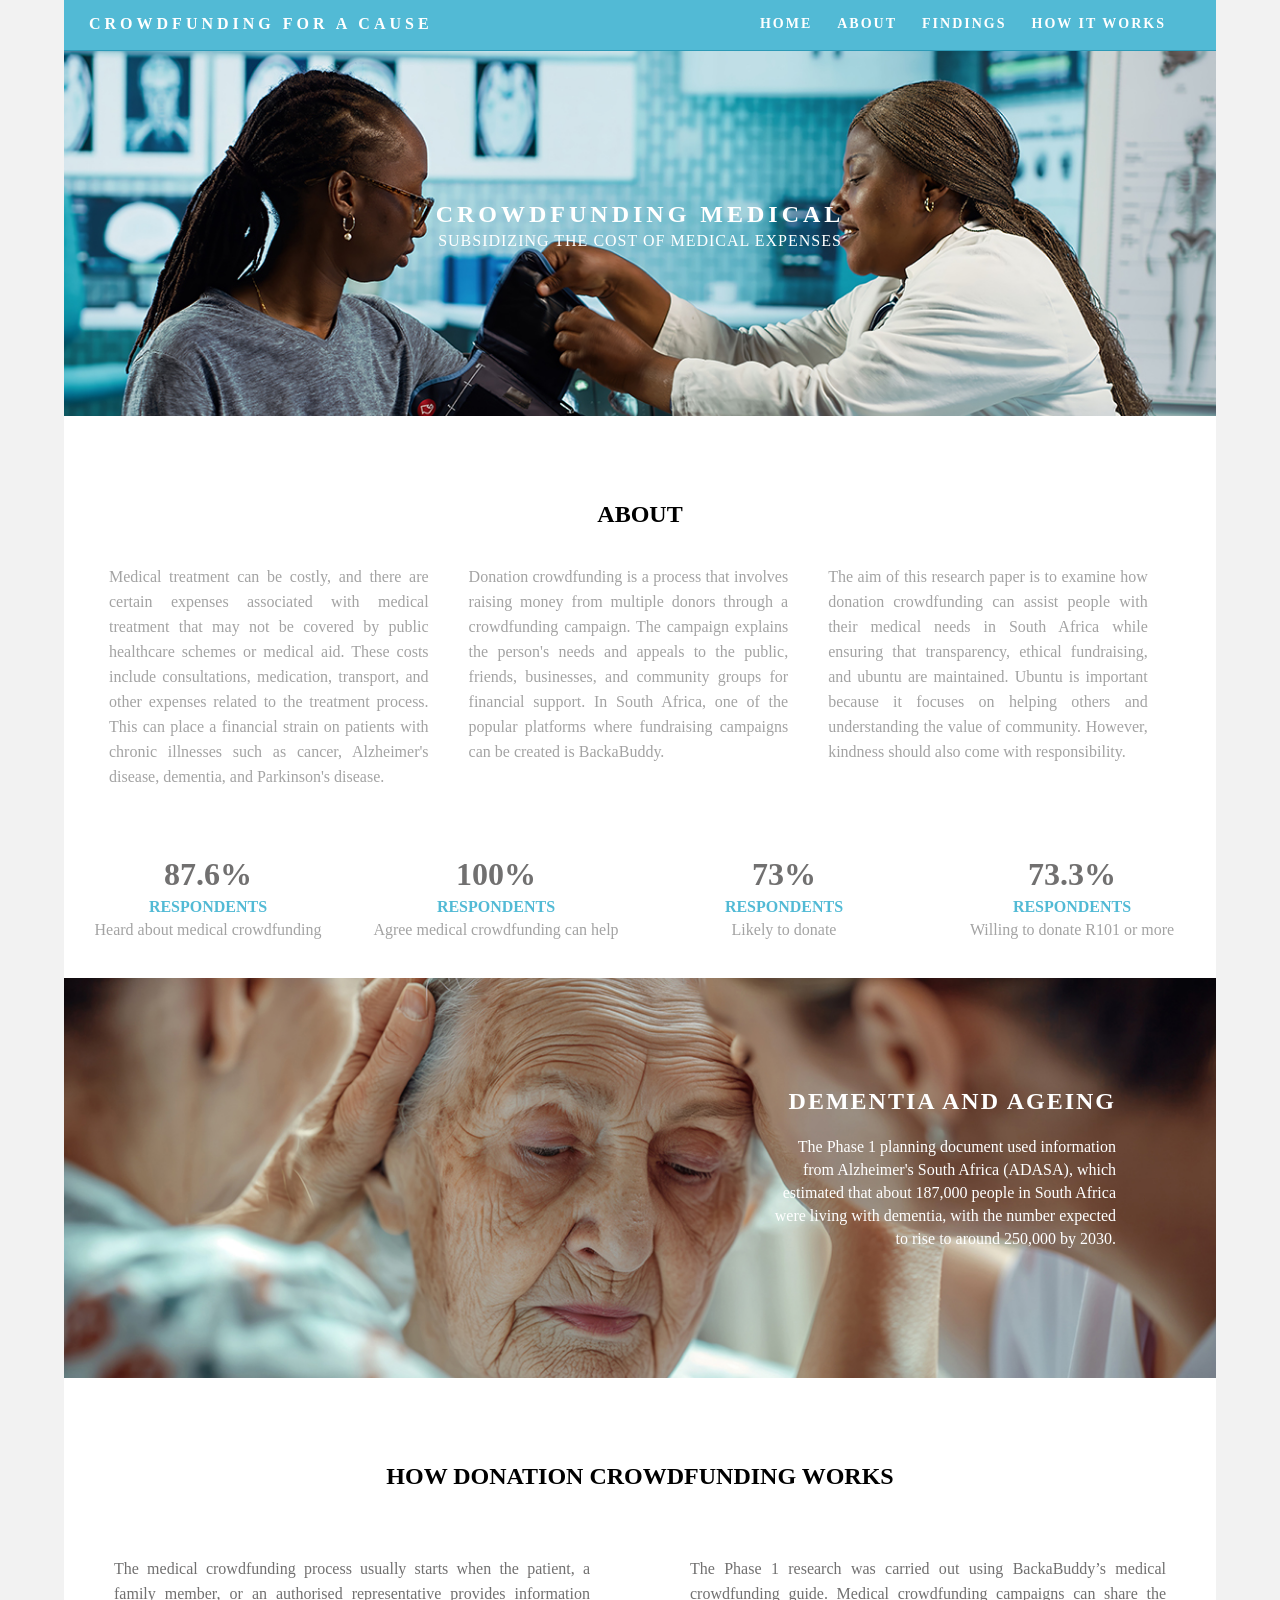
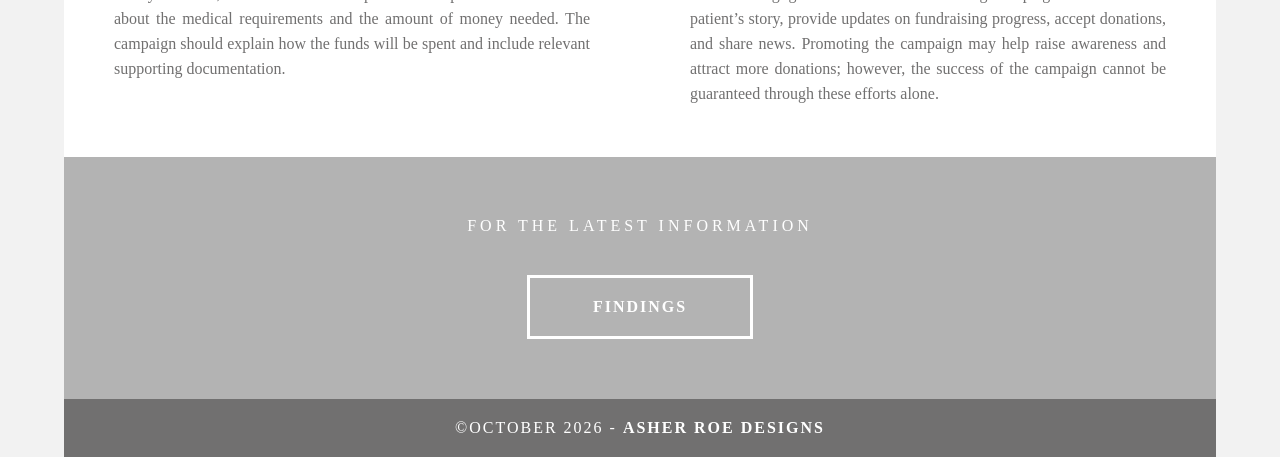
==== index.html @ 7f0b1287 "Add files via upload" ====
<!doctype html>
<html lang="en-US">
<head>
<meta charset="UTF-8">
<meta http-equiv="X-UA-Compatible" content="IE=edge">
<meta name="viewport" content="width=device-width, initial-scale=1">
<title>Crowdfunding For A Cause</title>
<link href="css/singlePageTemplate.css" rel="stylesheet" type="text/css">
<link href="../style.css" rel="stylesheet" type="text/css">
<!--The following script tag downloads a font from the Adobe Edge Web Fonts server for use within the web page. We recommend that you do not modify it.-->
<script>var __adobewebfontsappname__="dreamweaver"</script>
<script src="http://use.edgefonts.net/source-sans-pro:n2:default.js" type="text/javascript"></script>
<!-- HTML5 shim and Respond.js for IE8 support of HTML5 elements and media queries -->
<!-- WARNING: Respond.js doesn't work if you view the page via file:// -->
<!--[if lt IE 9]>
      <script src="https://oss.maxcdn.com/html5shiv/3.7.2/html5shiv.min.js"></script>
      <script src="https://oss.maxcdn.com/respond/1.4.2/respond.min.js"></script>
    <![endif]-->
</head>
<body>
<!-- Main Container -->
<div class="container"> 
  <!-- Navigation -->
  <header> <a href="">
    <h4 class="logo">CROWDFUNDING FOR A CAUSE</h4>
    </a>
    <nav>
      <ul>
        <li><a href="#hero">HOME</a></li>
        <li><a href="#about">ABOUT</a></li>
		 <li><a href="https://1drv.ms/u/c/008451605731a8a4/IQBk4zLqX_uHSIhnxl2UqACIARLDHW8VPuscWipGWItoc30?e=WWzs5b">FINDINGS</a></li>
        <li> <a href="#how">HOW IT WORKS</a></li>
      </ul>
    </nav>
  </header>
  <!-- Hero Section -->
  <section class="hero" id="hero">
    <h2 class="hero_header">CROWDFUNDING MEDICAL</h2>
    <p class="tagline">Subsidizing the cost of medical expenses </p>
  </section>
  <!-- About Section -->
  <section class="about" id="about">
    <h2 style="text-align: center; padding-top: 30px;">ABOUT</h2>
    <p class="text_column">Medical treatment can be costly, and there are certain expenses associated with medical treatment that may not be covered by public healthcare schemes or medical aid. These costs include consultations, medication, transport, and other expenses related to the treatment process. This can place a financial strain on patients with chronic illnesses such as cancer, Alzheimer's disease, dementia, and Parkinson's disease. </p>
    <p class="text_column">Donation crowdfunding is a process that involves raising money from multiple donors through a crowdfunding campaign. The campaign explains the person's needs and appeals to the public, friends, businesses, and community groups for financial support. In South Africa, one of the popular platforms where fundraising campaigns can be created is BackaBuddy. </p>
    <p class="text_column">The aim of this research paper is to examine how donation crowdfunding can assist people with their medical needs in South Africa while ensuring that transparency, ethical fundraising, and ubuntu are maintained. Ubuntu is important because it focuses on helping others and understanding the value of community. However, kindness should also come with responsibility. </p>
  </section>
  <!-- Stats Gallery Section -->
  <div class="gallery">
    <div class="thumbnail">
      <h1 class="stats">87.6%</h1>
      <h4>RESPONDENTS</h4>
      <p>Heard about medical crowdfunding</p>
    </div>
    <div class="thumbnail">
      <h1 class="stats">100%</h1>
      <h4>RESPONDENTS</h4>
      <p>Agree medical crowdfunding can help</p>
    </div>
    <div class="thumbnail">
      <h1 class="stats">73%</h1>
      <h4>RESPONDENTS</h4>
      <p>Likely to donate </p>
    </div>
    <div class="thumbnail">
      <h1 class="stats">73.3%</h1>
      <h4>RESPONDENTS</h4>
      <p>Willing to donate R101 or more</p>
    </div>
  </div>
  <!-- Parallax Section -->
  <section class="banner">
    <h2 class="parallax">DEMENTIA AND AGEING</h2>
    <p class="parallax_description">The Phase 1 planning document used information from Alzheimer's South Africa (ADASA), which estimated that about 187,000 people in South Africa were living with dementia, with the number expected to rise to around 250,000 by 2030.</p>
  </section>
  <!-- More Info Section -->
  <footer>
	<h2 style="text-align: center; padding-top: 30px;">HOW DONATION CROWDFUNDING WORKS</h2>
    <article class="footer_column">
      <p>The medical crowdfunding process usually starts when the patient, a family member, or an authorised representative provides information about the medical requirements and the amount of money needed. The campaign should explain how the funds will be spent and include relevant supporting documentation.</p>
    </article>
    <article class="footer_column">
      <p>The Phase 1 research was carried out using BackaBuddy’s medical crowdfunding guide. Medical crowdfunding campaigns can share the patient’s story, provide updates on fundraising progress, accept donations, and share news. Promoting the campaign may help raise awareness and attract more donations; however, the success of the campaign cannot be guaranteed through these efforts alone.

 </p>
    </article>
  </footer>
  <!-- Footer Section -->
  <section class="footer_banner" id="how">
    <h2 class="hidden">Footer Banner Section </h2>
    <p class="hero_header">FOR THE LATEST INFORMATION</p>
    <div class="button">FINDINGS</div>
  </section>
  <!-- Copyrights Section -->
  <div class="copyright">&copy;OCTOBER 2026 - <strong>Asher Roe Designs</strong></div>
</div>
<!-- Main Container Ends -->
</body>
</html>
---- css/singlePageTemplate.css ----
@charset "UTF-8";
/* Body */
body {
	font-family: source-sans-pro;
	background-color: #f2f2f2;
	margin-top: 0px;
	margin-right: 0px;
	margin-bottom: 0px;
	margin-left: 0px;
	font-style: normal;
	font-weight: 200;
}
/* Container */
.container {
	width: 90%;
	margin-left: auto;
	margin-right: auto;
	height: 1000px;
	background-color: #FFFFFF;
}
/* Navigation */
header {
	width: 100%;
	height: 5%;
	background-color: #52bad5;
	border-bottom: 1px solid #2C9AB7;
}
.logo {
	color: #fff;
	font-weight: bold;
	text-align: undefined;
	width: 30%;
	float: left;
	margin-top: 15px;
	margin-left: 25px;
	letter-spacing: 4px;
}
nav {
	float: right;
	width: 50%;
	text-align: right;
	margin-right: 25px;
}
header nav ul {
	list-style: none;
	float: right;
}
nav ul li {
	float: left;
	color: #FFFFFF;
	font-size: 14px;
	text-align: left;
	margin-right: 25px;
	letter-spacing: 2px;
	font-weight: bold;
	transition: all 0.3s linear;
}
ul li a {
	color: #FFFFFF;
	text-decoration: none;
}
ul li:hover a {
	color: #2C9AB7;
}
.hero_header {
	color: #FFFFFF;
	text-align: center;
	margin-top: 0px;
	margin-right: 0px;
	margin-bottom: 0px;
	margin-left: 0px;
	letter-spacing: 4px;
}
/* Hero Section */
.hero {
	background-color: #B3B3B3;
	padding-top: 150px;
	padding-bottom: 150px;
	background-image: url(../images/medical-practitioner.jpg);
	background-position: center;
	background-repeat: no-repeat;
	background-size: cover;
}
.light {
	font-weight: bold;
	color: #717070;
}
.tagline {
	text-align: center;
	color: #FFFFFF;
	margin-top: 4px;
	font-weight: lighter;
	text-transform: uppercase;
	letter-spacing: 1px;
}
/* About Section */
.text_column {
	width: 29%;
	text-align: justify;
	font-weight: lighter;
	line-height: 25px;
	float: left;
	padding-left: 20px;
	padding-right: 20px;
	color: #A3A3A3;
}
.about {
	padding-left: 25px;
	padding-right: 25px;
	padding-top: 35px;
	display:inline-block;
	background-color: #FFFFFF;
	margin-top: 0px;
}

.illnesses {
	padding-left: 25px;
	padding-right: 25px;
	padding-top: 35px;
	display:flex;
	background-color: #FFFFFF;
	margin-top: 0px;
}

/* Stats Gallery */
.stats {
	color: #717070;
	margin-bottom: 5px;
}
.gallery {
	clear: both;
	display: inline-block;
	width: 100%;
	background-color: #FFFFFF;
	/* [disabled]min-width: 400px;
*/
	padding-bottom: 35px;
	padding-top: 0px;
	margin-top: -5px;
	margin-bottom: 0px;
}
.thumbnail {
	width: 25%;
	text-align: center;
	float: left;
	margin-top: 35px;
}
.gallery .thumbnail h4 {
	margin-top: 5px;
	margin-right: 5px;
	margin-bottom: 5px;
	margin-left: 5px;
	color: #52BAD5;
}
.gallery .thumbnail p {
	margin-top: 0px;
	margin-right: 0px;
	margin-bottom: 0px;
	margin-left: 0px;
	color: #A3A3A3;
}
/* Parallax Section */
.banner {
	background-color: #2D9AB7;
	background-image: url("../images/dementia.jpg");
	height: 400px;
	background-size: cover;
	background-repeat: no-repeat;
	background-position: center
}
.parallax {
	color: #FFFFFF;
	text-align: right;
	padding-right: 100px;
	padding-top: 110px;
	letter-spacing: 2px;
	margin-top: 0px;
}
.parallax_description {
	color: #FFFFFF;
	text-align: right;
	padding-right: 100px;
	width: 30%;
	float: right;
	font-weight: lighter;
	line-height: 23px;
	margin-top: 0px;
	margin-right: 0px;
	margin-bottom: 0px;
	margin-left: 0px;
}
/* More info */
footer {
	background-color: #FFFFFF;
	padding-bottom: 35px;
	padding-top: 35px;
}
.footer_column {
	width: 50%;
	text-align: center;
	padding-top: 30px;
	float: left;
}
footer .footer_column h3 {
	color: #B3B3B3;
	text-align: center;
}
footer .footer_column p {
	color: #717070;
	background-color: #FFFFFF;
}
.cards {
	width: 100%;
	height: auto;
	max-width: 400px;
	max-height: 200px;
}
footer .footer_column p {
	padding-left: 30px;
	padding-right: 30px;
	text-align: justify;
	line-height: 25px;
	font-weight: lighter;
	margin-left: 20px;
	margin-right: 20px;
}
.button {
	width: 200px;
	margin-top: 40px;
	margin-right: auto;
	margin-bottom: auto;
	margin-left: auto;
	padding-top: 20px;
	padding-right: 10px;
	padding-bottom: 20px;
	padding-left: 10px;
	text-align: center;
	vertical-align: middle;
	border-radius: 0px;
	text-transform: uppercase;
	font-weight: bold;
	letter-spacing: 2px;
	border: 3px solid #FFFFFF;
	color: #FFFFFF;
	transition: all 0.3s linear;
}
.button:hover {
	background-color: #FEFEFE;
	color: #C4C4C4;
	cursor: pointer;
}
.copyright {
	text-align: center;
	padding-top: 20px;
	padding-bottom: 20px;
	background-color: #717070;
	color: #FFFFFF;
	text-transform: uppercase;
	font-weight: lighter;
	letter-spacing: 2px;
	border-top-width: 2px;
}
.footer_banner {
	background-color: #B3B3B3;
	padding-top: 60px;
	padding-bottom: 60PX;
	margin-bottom: 0px;
	background-image: url(../images/pattern.png);
	background-repeat: repeat;
}
footer {
	display: inline-block;
}
.hidden {
	display: none;
}

/* Mobile */
@media (max-width: 320px) {
.logo {
	width: 100%;
	text-align: center;
	margin-top: 13px;
	margin-right: 0px;
	margin-bottom: 0px;
	margin-left: 0px;
}
.container header nav {
	margin-top: 0px;
	margin-right: 0px;
	margin-bottom: 0px;
	margin-left: 0px;
	width: 100%;
	float: none;
	display: none;
}
header nav ul {
}
nav ul li {
	margin-top: 0px;
	margin-right: 0px;
	margin-bottom: 0px;
	margin-left: 0px;
	width: 100%;
	text-align: center;
}
.text_column {
	width: 100%;
	text-align: justify;
	padding-top: 0px;
	padding-right: 0px;
	padding-bottom: 0px;
	padding-left: 0px;
}
.thumbnail {
	width: 100%;
}
.footer_column {
	width: 100%;
	margin-top: 0px;
}
.parallax {
	text-align: center;
	margin-top: 0px;
	margin-right: 0px;
	margin-bottom: 0px;
	margin-left: 0px;
	padding-top: 40%;
	padding-right: 0px;
	padding-bottom: 0px;
	padding-left: 0px;
	width: 100%;
	font-size: 18px;
}
.parallax_description {
	padding-top: 0px;
	padding-right: 0px;
	padding-bottom: 0px;
	padding-left: 0px;
	width: 90%;
	margin-top: 25px;
	margin-right: 0px;
	margin-bottom: 0px;
	margin-left: 12px;
	float: none;
	text-align: center;
}
.banner {
	background-color: #2D9AB7;
	background-image: none;
}
.tagline {
	margin-top: 20px;
	line-height: 22px;
}
.hero_header {
	padding-left: 10px;
	padding-right: 10px;
	line-height: 22px;
	text-align: center;
}
.simple_header {
	padding-left: 10px;
	padding-right: 10px;
	line-height: 80px;
	text-align: center;
	color: black;
}
}

/* Small Tablets */
@media (min-width: 321px)and (max-width: 767px) {
.logo {
	width: 100%;
	text-align: center;
	margin-top: 13px;
	margin-right: 0px;
	margin-bottom: 0px;
	margin-left: 0px;
	color: #043745;
}
.container header nav {
	margin-top: 0px;
	margin-right: 0px;
	margin-bottom: 0px;
	margin-left: 0px;
	width: 100%;
	float: none;
	overflow: auto;
	display: inline-block;
	background: #52bad5;
}
header nav ul {
	padding: 0px;
	float: none;
}
nav ul li {
	margin-top: 0px;
	margin-right: 0px;
	margin-bottom: 0px;
	margin-left: 0px;
	width: 100%;
	text-align: center;
	padding-top: 8px;
	padding-bottom: 8px;
}
.text_column {
	width: 100%;
	text-align: left;
	padding-top: 0px;
	padding-right: 0px;
	padding-bottom: 0px;
	padding-left: 0px;
}
.thumbnail {
	width: 100%;
}
.footer_column {
	width: 100%;
	margin-top: 0px;
}
.parallax {
	text-align: center;
	margin-top: 0px;
	margin-right: 0px;
	margin-bottom: 0px;
	margin-left: 0px;
	padding-top: 40%;
	padding-right: 0px;
	padding-bottom: 0px;
	padding-left: 0px;
	width: 100%;
	font-size: 18px;
}
.parallax_description {
	padding-top: 0px;
	padding-right: 0px;
	padding-bottom: 0px;
	padding-left: 0px;
	margin-top: 30%;
	margin-right: 0px;
	margin-bottom: 0px;
	margin-left: 0px;
	float: none;
	width: 100%;
	text-align: center;
}
.thumbnail {
	width: 50%;
}
.parallax {
	margin-top: 0px;
	margin-right: 0px;
	margin-bottom: 0px;
	margin-left: 0px;
	padding-right: 0px;
	padding-bottom: 0px;
	padding-left: 0px;
	padding-top: 20%;
}
.parallax_description {
	margin-top: 0px;
	margin-right: 0px;
	margin-bottom: 0px;
	margin-left: 0px;
	width: 100%;
	padding-top: 30px;
}
.banner {
	padding-left: 20px;
	padding-right: 20px;
}
.footer_column {
	width: 100%;
}
}

/* Small Desktops */
@media (min-width: 768px) and (max-width: 1096px) {
.text_column {
	width: 100%;
}
.thumbnail {
	width: 50%;
}
.text_column {
	width: 100%;
	margin-top: 0px;
	margin-right: 0px;
	margin-bottom: 0px;
	margin-left: 0px;
	padding-top: 0px;
	padding-right: 0px;
	padding-bottom: 0px;
	padding-left: 0px;
}
.banner {
	margin-top: 0px;
	padding-top: 0px;
}
}
html {
  scroll-behavior: smooth;
}
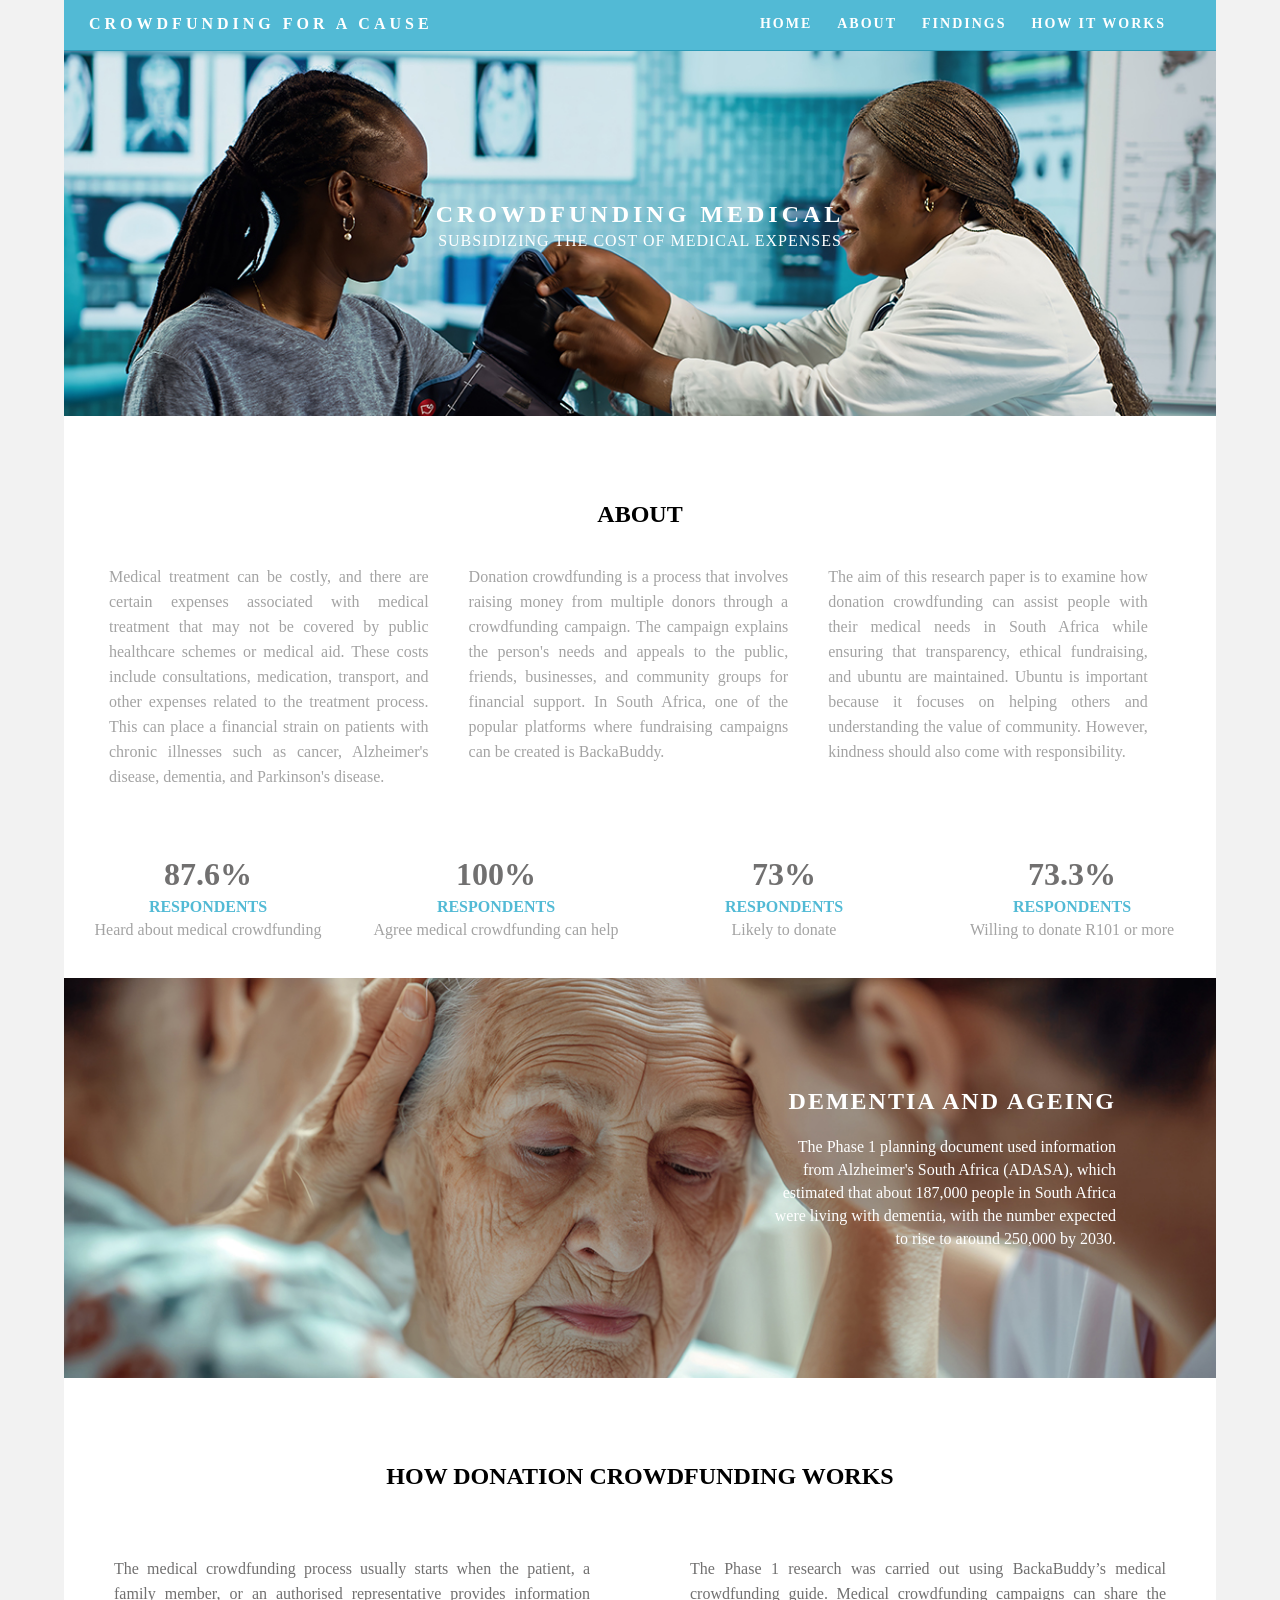
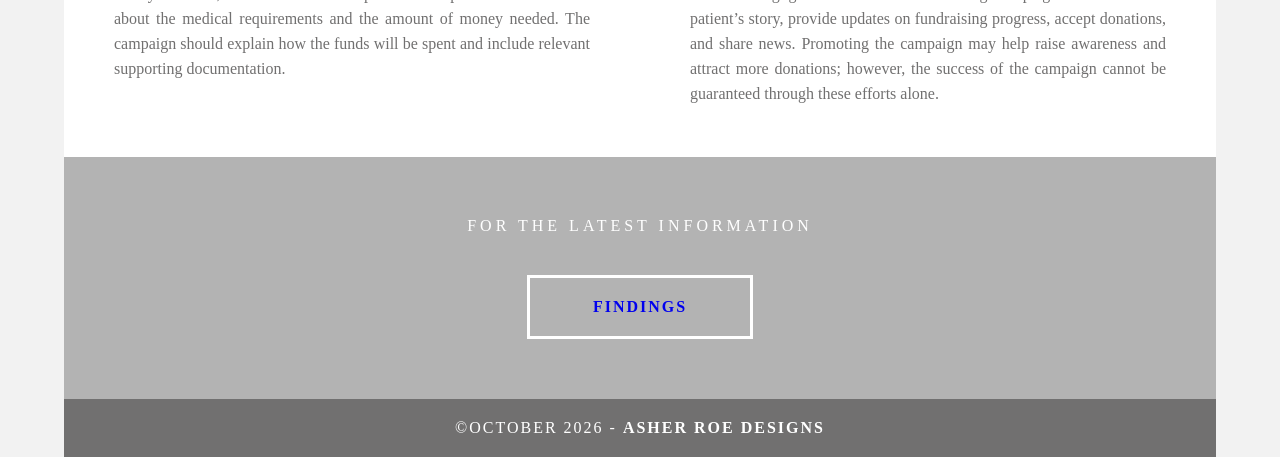
==== commit 66045385: "Add files via upload" ====
--- a/index.html
+++ b/index.html
@@ -28,7 +28,7 @@
       <ul>
         <li><a href="#hero">HOME</a></li>
         <li><a href="#about">ABOUT</a></li>
-		 <li><a href="https://1drv.ms/u/c/008451605731a8a4/IQBk4zLqX_uHSIhnxl2UqACIARLDHW8VPuscWipGWItoc30?e=WWzs5b">FINDINGS</a></li>
+		 <li><a href="https://asher-0721.github.io/findings">FINDINGS</a></li>
         <li> <a href="#how">HOW IT WORKS</a></li>
       </ul>
     </nav>
@@ -89,7 +89,7 @@
   <section class="footer_banner" id="how">
     <h2 class="hidden">Footer Banner Section </h2>
     <p class="hero_header">FOR THE LATEST INFORMATION</p>
-    <div class="button">FINDINGS</div>
+    <div class="button" href="https://asher-0721.github.io/findings"><a href="https://asher-0721.github.io/findings" style="text-decoration: none;">FINDINGS</a></div>
   </section>
   <!-- Copyrights Section -->
   <div class="copyright">&copy;OCTOBER 2026 - <strong>Asher Roe Designs</strong></div>
